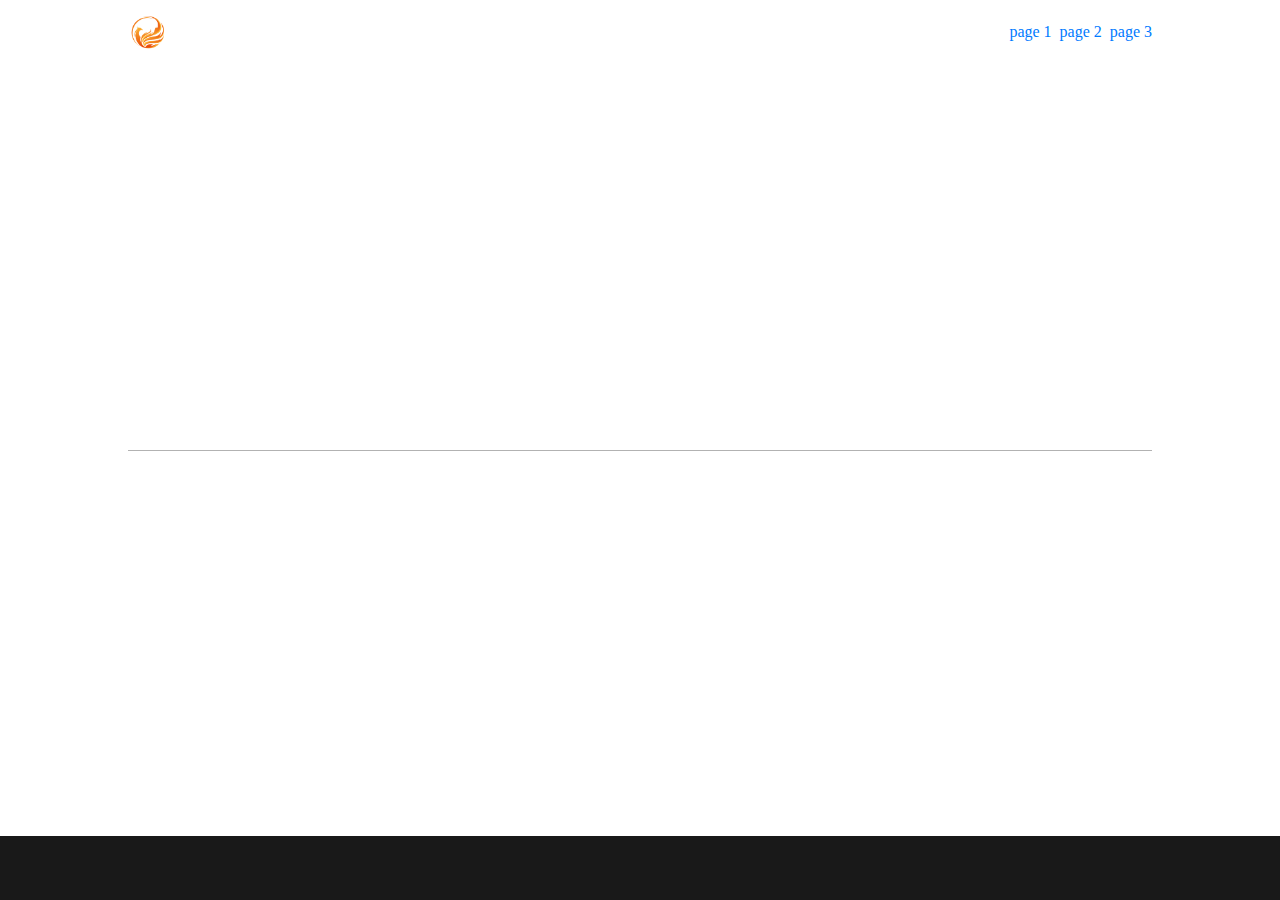
==== index.html @ bcaa4a98 "1 commit" ====
<!doctype html>
<html lang="en">
<head>
    <meta charset="UTF-8">
    <meta name="viewport"
          content="width=device-width, user-scalable=no, initial-scale=1.0, maximum-scale=1.0, minimum-scale=1.0">
    <meta http-equiv="X-UA-Compatible" content="ie=edge">
    <link rel="stylesheet" href="style.css">
    <title>Document</title>
</head>
<body id="begin" class="w f f_f fc g64">

    <header class="z9 w __t __l h_64 f _f_">
        <div class="w1112M f f_f fac">
            <a href="#" class="w_40 f fac _f_">
                <img class="w_40" src="images/logo.webp" alt="logo">
            </a>
            <nav class="n768">
                <ul class="f fac g8">
                    <li><a href="#">page 1</a></li>
                    <li><a href="#">page 2</a></li>
                    <li><a href="#">page 3</a></li>
                </ul>
            </nav>
            <div class="burger" onclick="burgerMenu()">
                <div class="burger__line_1"></div>
                <div class="burger__line_2"></div>
                <div class="burger__line_3"></div>
            </div>
        </div>
        <div class="burger_menu fac _f_ h w hidden">
            <ul class="f fac g32 fc">
                <li><a href="#">page 1</a></li>
                <li><a href="#">page 2</a></li>
                <li><a href="#">page 3</a></li>
            </ul>
        </div>
    </header>

<main class="w h f _f_ fc fac g64">
        <div class="w1112M f fc g8">
        <section class="f w f_f g16">

        </section>

    </div>
</main>

<footer class="f _f_ w fac h_64m b1 p8t p8b">
    <div class="w1112M f w f_f g8 fac">


    </div>
</footer>
    <a class="back_page" href="#begin">
        <span>
            &#8657;
        </span>
    </a>
<script src="script.js"></script>
</body>
</html>
---- style.css ----
@import url('css/reset.css');
@import url('css/base.css');
@import url('css/library.css');
@import url('css/burger.css');
@import url('css/media.css');
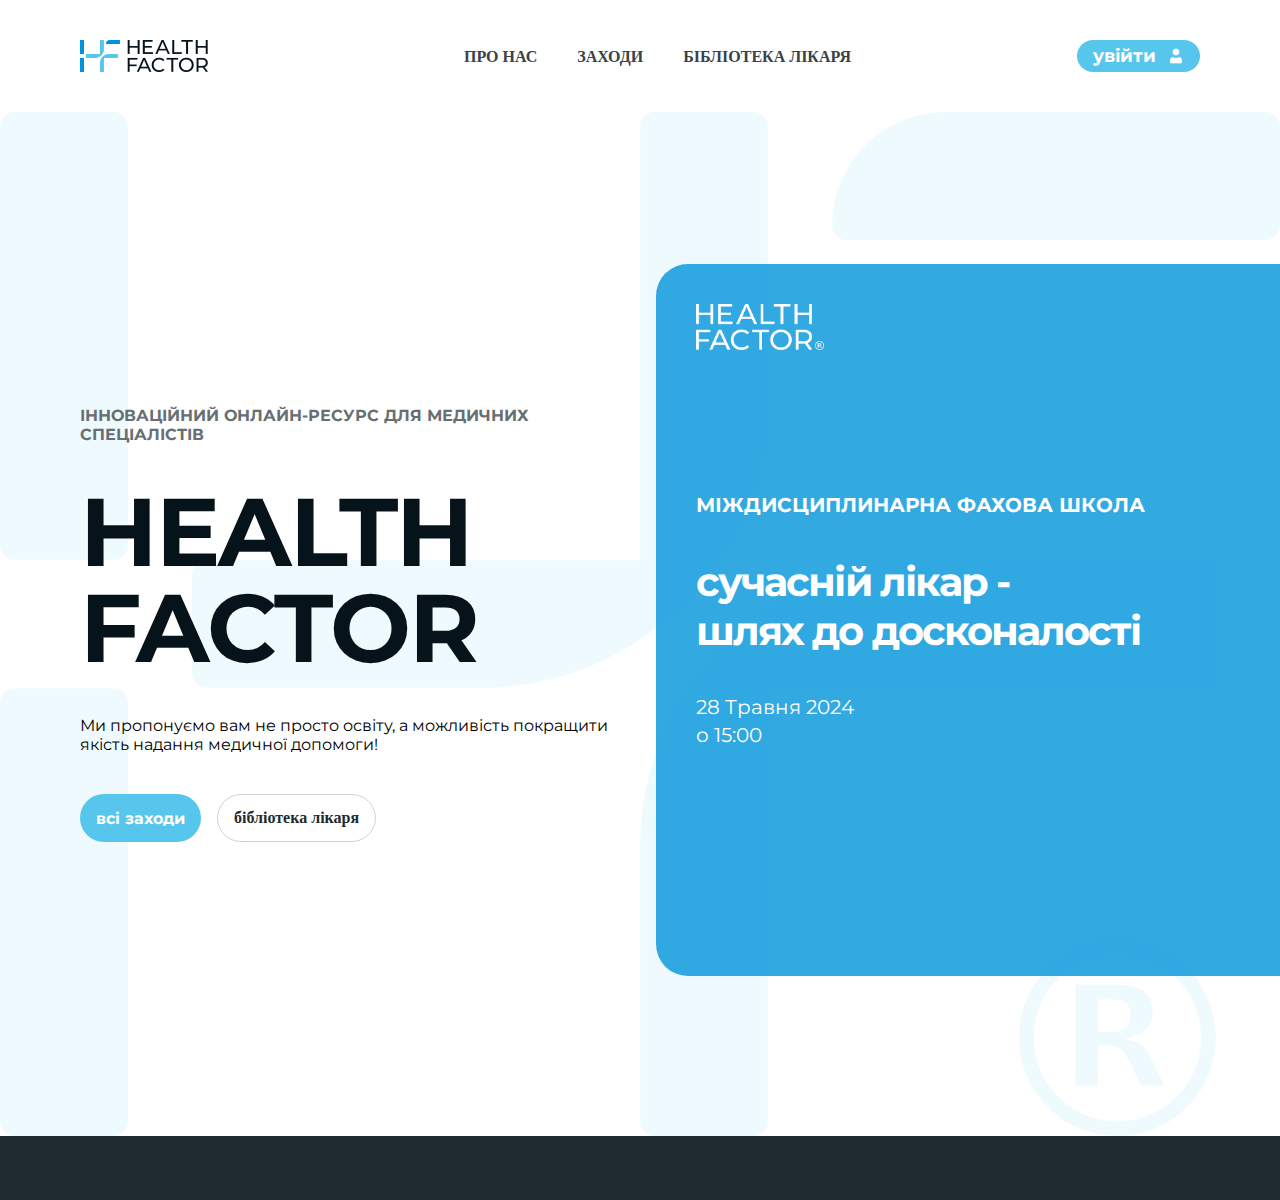
==== commit 4d8f5bd7: "delete layout" ====
--- a/index.html
+++ b/index.html
@@ -5,23 +5,30 @@
     <meta name="viewport"
           content="width=device-width, user-scalable=no, initial-scale=1.0, maximum-scale=1.0, minimum-scale=1.0">
     <meta http-equiv="X-UA-Compatible" content="ie=edge">
+    <link href="https://fonts.googleapis.com/css2?family=Montserrat:wght@400;700&display=swap" rel="stylesheet">
     <link rel="stylesheet" href="style.css">
     <title>Document</title>
 </head>
-<body id="begin" class="w f f_f fc g64">
+<body id="begin" class="w f f_f fc">
 
-    <header class="z9 w __t __l h_64 f _f_">
-        <div class="w1112M f f_f fac">
-            <a href="#" class="w_40 f fac _f_">
-                <img class="w_40" src="images/logo.webp" alt="logo">
+    <header class="z9 w __t __l p40t p40b f _f_ b8">
+        <div class="wide f f_f fac">
+            <a href="#" class="w_128 f fac _f_">
+                <img class="w_128" src="images/logo.png" alt="logo">
             </a>
             <nav class="n768">
-                <ul class="f fac g8">
-                    <li><a href="#">page 1</a></li>
-                    <li><a href="#">page 2</a></li>
-                    <li><a href="#">page 3</a></li>
+                <ul class="f fac g40">
+                    <li><a class="T fs16 ff_m fw7 btn2" href="#">про нас</a></li>
+                    <li><a class="T fs16 ff_m fw7 btn2" href="#">Заходи</a></li>
+                    <li><a class="T fs16 ff_m fw7 btn2" href="#">бібліотека лікаря</a></li>
                 </ul>
             </nav>
+            <button type="button" class="btn1 f fac g12 h_32 br16 p16l p16r">
+                <span class="c8 t fw7">
+                    УВІЙТИ
+                </span>
+                <img class="w_16 h_16" src="images/user.png" alt="user">
+            </button>
             <div class="burger" onclick="burgerMenu()">
                 <div class="burger__line_1"></div>
                 <div class="burger__line_2"></div>
@@ -30,26 +37,71 @@
         </div>
         <div class="burger_menu fac _f_ h w hidden">
             <ul class="f fac g32 fc">
-                <li><a href="#">page 1</a></li>
-                <li><a href="#">page 2</a></li>
-                <li><a href="#">page 3</a></li>
+                <li><a class="T fs16 ff_m fw7 c2" href="#">про нас</a></li>
+                <li><a class="T fs16 ff_m fw7 c2" href="#">Заходи</a></li>
+                <li><a class="T fs16 ff_m fw7 c2" href="#">бібліотека лікаря</a></li>
             </ul>
         </div>
     </header>
 
 <main class="w h f _f_ fc fac g64">
-        <div class="w1112M f fc g8">
-        <section class="f w f_f g16">
+    <section class="w f _f_  back1 p152t p152b">
+        <div class="f wide f_f g16 ">
+            <div class="f50 f fc _f_">
+                <div class="f fc g40 f_f">
+                    <p class="fs16 fw7 T c3 T">
+                        інноваційний онлайн-ресурс для медичних спеціалістів
+                    </p>
+                    <h1 class="fs96 fw7 c0 t_ls lh96 T">
+                        HEALTH FACTOR
+                    </h1>
+                    <p class="fs16 fw4 T_t">
+                        Ми пропонуємо вам не просто освіту, а можливість покращити якість надання медичної допомоги!
+                    </p>
+                    <div class="f fac g16">
+                        <button type="button" class="btn1 f fac h_48 br24 p16l p16r">
+                            <span class="c8 t fw7 fs16 t">
+                                ВСІ ЗАХОДИ
+                            </span>
+                        </button>
+                        <button type="button" class="btn3 f fac h_48 br24 p16l p16r t fw7 fs16">
+                            БІБЛІОТЕКА ЛІКАРЯ
+                        </button>
+                    </div>
+                </div>
+            </div>
+            <div class="f50">
+                <div class="slide">
+                    <div class="rel w h f fc _f_ p40">
+                        <img class="abs __t __l m40 w_128" src="images/logo_w.png" alt="logo">
+                        <div class="f fc g40 f_f">
+                            <p class="fs20 fw7 T c8">
+                                Міждисциплинарна фахова школа
+                            </p>
+                            <h2 class="fs40 fw7 c8 t_ls">
+                                сучасній лікар - <br>
+                                шлях до досконалості
+                            </h2>
+                            <time class="f fc g4">
+                                <span class="c8 fs20 fw4">
+                                    28 Травня 2024
+                                </span>
+                                <span class="c8 fs20 fw4">
+                                    о 15:00
+                                </span>
+                            </time>
+                        </div>
+                    </div>
+                </div>
+            </div>
 
-        </section>
-
-    </div>
+        </div>
+    </section>
 </main>
 
 <footer class="f _f_ w fac h_64m b1 p8t p8b">
-    <div class="w1112M f w f_f g8 fac">
-
-
+    <div class="wide f w f_f g64 fac">
+        
     </div>
 </footer>
     <a class="back_page" href="#begin">
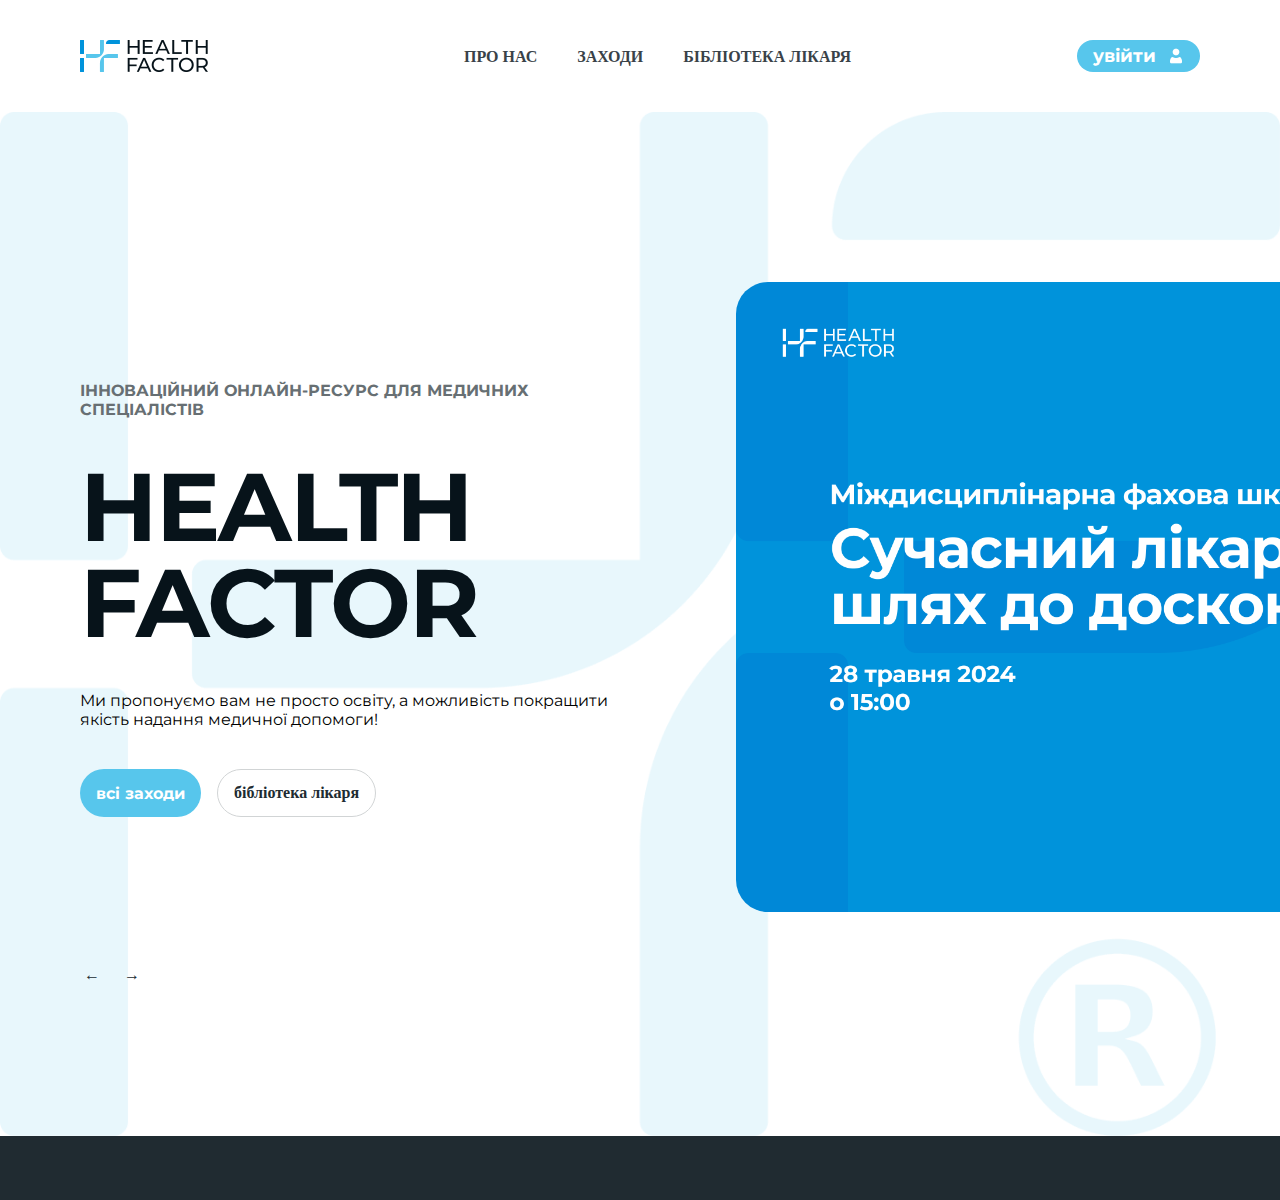
==== commit e119c88b: "move first slide" ====
--- a/index.html
+++ b/index.html
@@ -45,9 +45,9 @@
     </header>
 
 <main class="w h f _f_ fc fac g64">
-    <section class="w f _f_  back1 p152t p152b">
-        <div class="f wide f_f g16 ">
-            <div class="f50 f fc _f_">
+    <section class="w f fc  back1 p152t p152b g32">
+        <div class="screen_1 f wide g96 fac f_f">
+            <div id="leftBlock" class="f50 f fc _f_">
                 <div class="f fc g40 f_f">
                     <p class="fs16 fw7 T c3 T">
                         інноваційний онлайн-ресурс для медичних спеціалістів
@@ -70,32 +70,54 @@
                     </div>
                 </div>
             </div>
-            <div class="f50">
+            <div id="rightBlock" class="f50">
                 <div class="slide">
-                    <div class="rel w h f fc _f_ p40">
-                        <img class="abs __t __l m40 w_128" src="images/logo_w.png" alt="logo">
-                        <div class="f fc g40 f_f">
-                            <p class="fs20 fw7 T c8">
-                                Міждисциплинарна фахова школа
-                            </p>
-                            <h2 class="fs40 fw7 c8 t_ls">
-                                сучасній лікар - <br>
-                                шлях до досконалості
-                            </h2>
-                            <time class="f fc g4">
-                                <span class="c8 fs20 fw4">
-                                    28 Травня 2024
-                                </span>
-                                <span class="c8 fs20 fw4">
-                                    о 15:00
-                                </span>
-                            </time>
-                        </div>
-                    </div>
+                    <img class="w h slide" src="images/baner.png" alt="baner">
                 </div>
             </div>
+        </div>
+        <div class="f wide fac">
+            <div class="f fac g16">
+                <button class="btn4 w_24 f fac _f_" aria-label="click prev" onclick="clickPag(1)">
+                    &#8592;
+                </button>
+                <button class="btn4 w_24 f fac _f_" aria-label="click next" onclick="clickPag(-1)">
+                    &#8594;	
+                </button>
+            </div>
+        </div>
+        <script>
+        function clickPag(direction) {
+            var leftBlock = document.getElementById('leftBlock');
+            var screen1 = document.querySelector('.screen_1');
+            var g96 = document.querySelector('.screen_1.g96');
 
-        </div>
+            if (direction === -1) {
+                // Сначала скрываем блок
+                setTimeout(function() {
+                    leftBlock.classList.add('hide');
+                }, 100);
+                setTimeout(function() {
+                    leftBlock.classList.add('wh0');
+                }, 200);
+                setTimeout(function() {
+                    screen1.classList.remove('g96');
+                }, 300);
+            } else if (direction === 1) {
+                setTimeout(function() {
+                    screen1.classList.add('g96');
+                }, 300);
+
+                setTimeout(function() {
+                    leftBlock.classList.remove('wh0');
+                }, 200);
+
+                setTimeout(function() {
+                    leftBlock.classList.remove('hide');
+                }, 300);
+            }
+        }
+        </script>
     </section>
 </main>
 
